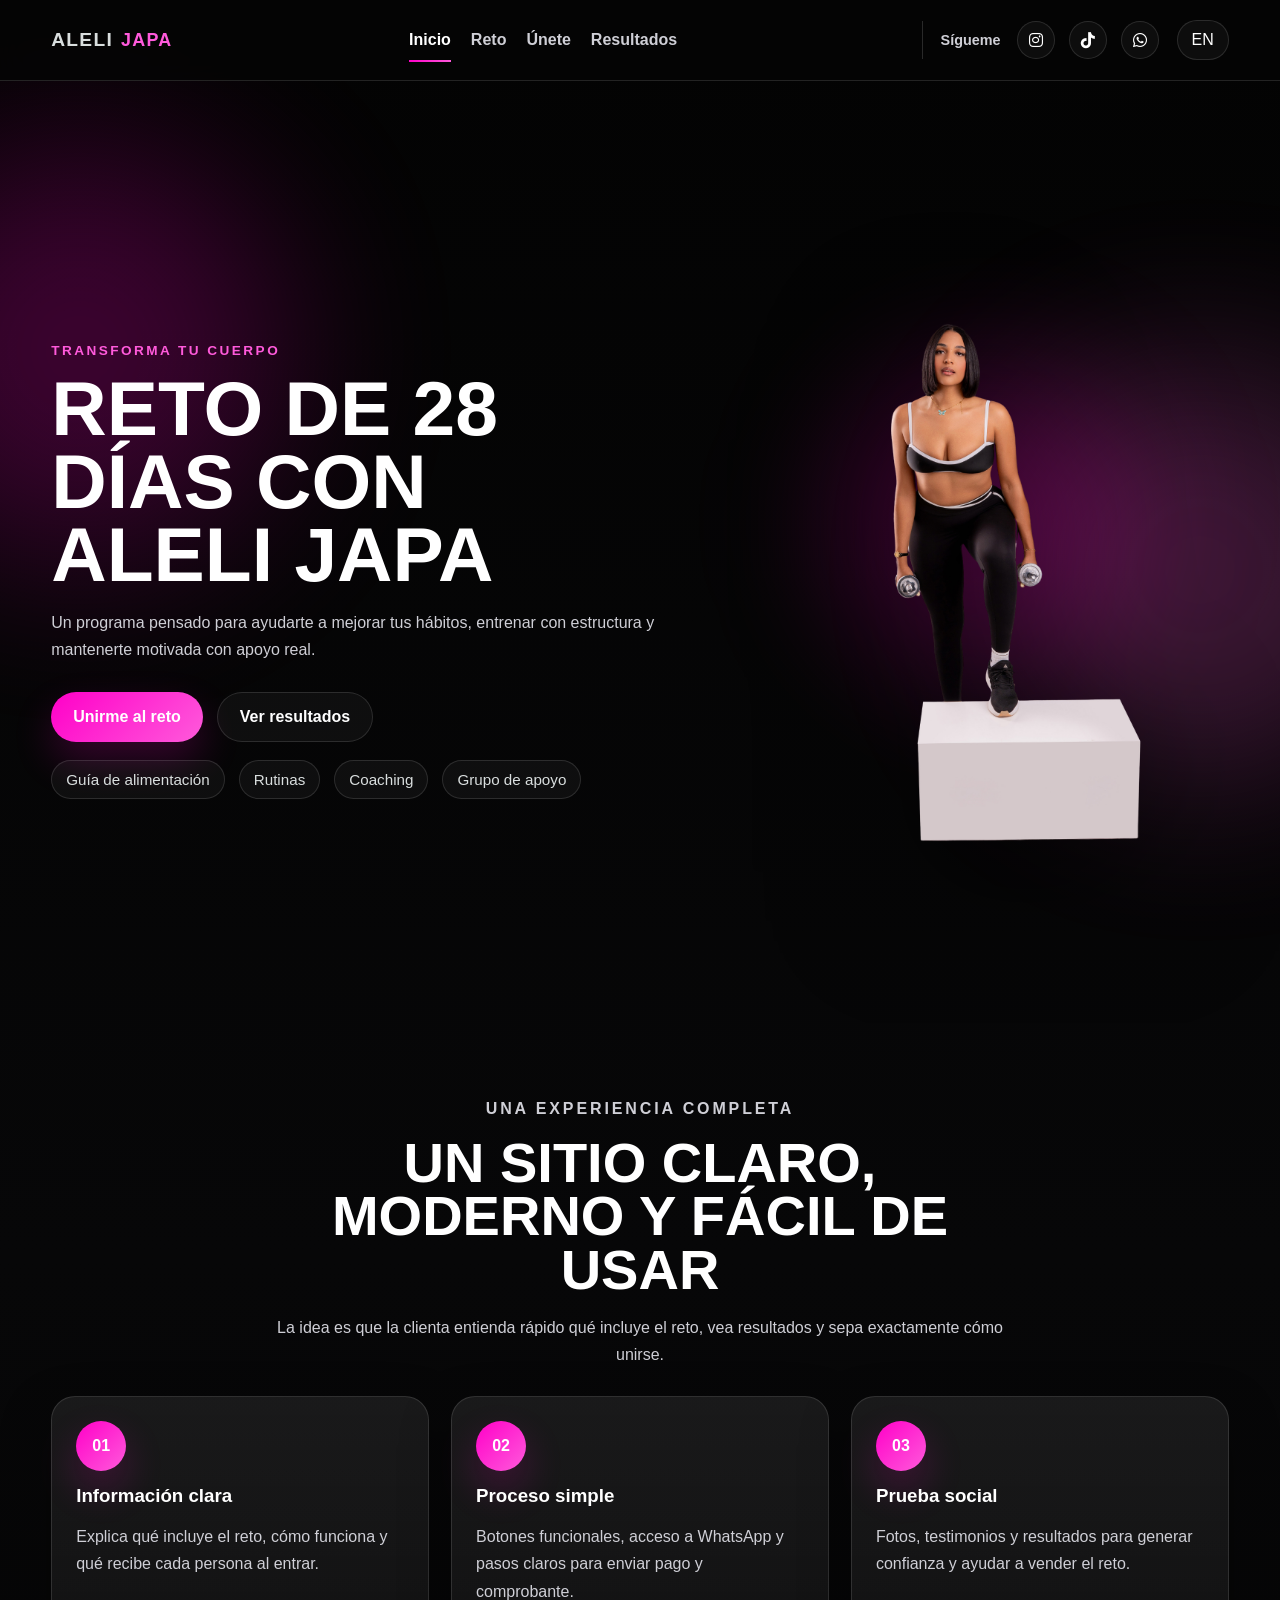
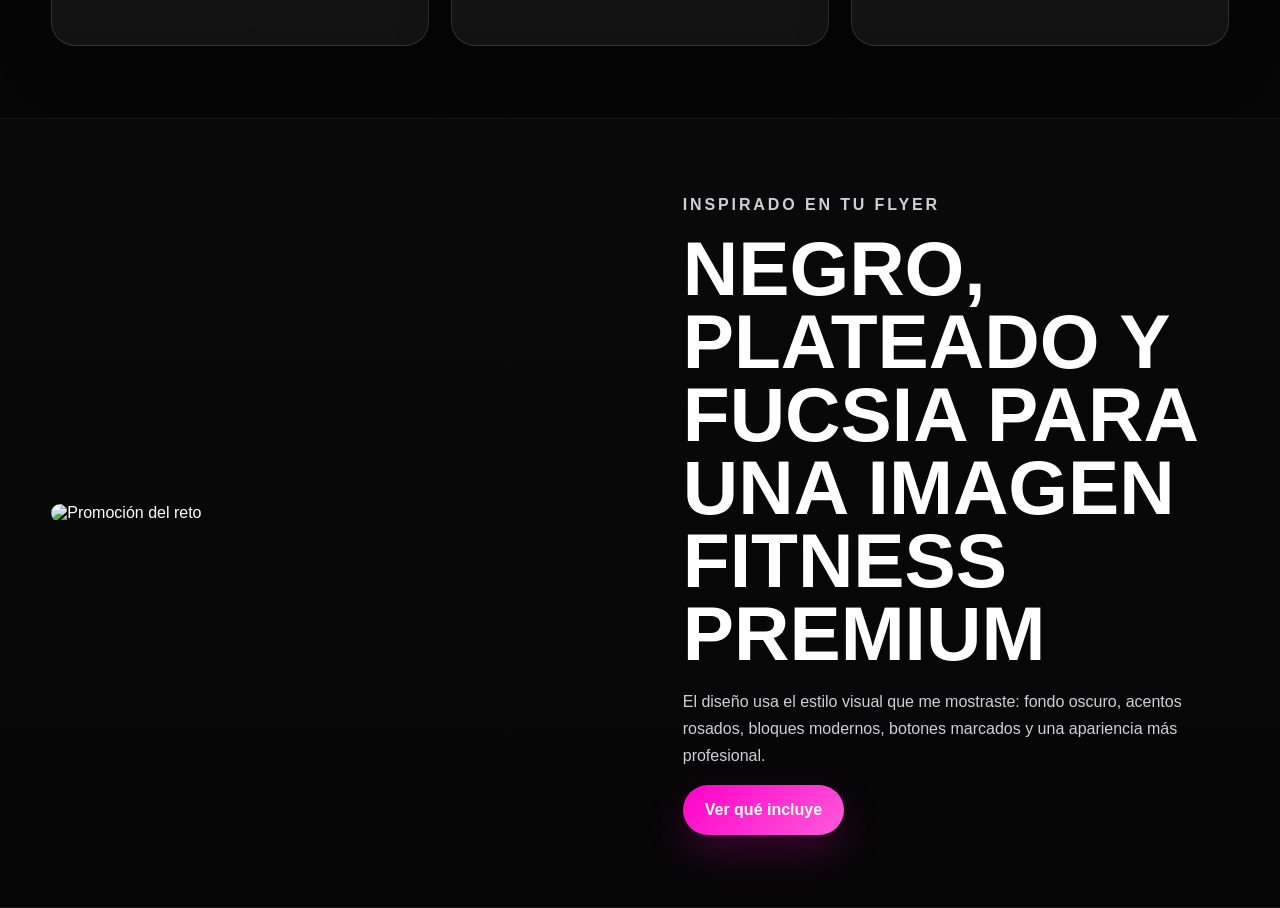
==== index.html @ 5278f479 "Update index.html" ====
<!DOCTYPE html>
<html lang="es">
<head>
  <meta charset="UTF-8" />
  <meta name="viewport" content="width=device-width, initial-scale=1.0" />
  <title>Aleli Japa | Inicio</title>
  <meta name="description" content="Reto de 28 días con Aleli Japa. Alimentación, entrenamiento, coaching y resultados reales." />
  <link rel="stylesheet" href="styles.css" />
  <link rel="stylesheet" href="https://cdnjs.cloudflare.com/ajax/libs/font-awesome/6.5.0/css/all.min.css" />
</head>
<body>
  <div class="bg-glow glow-left"></div>
  <div class="bg-glow glow-right"></div>

  <header class="site-header">
    <div class="container nav-wrap">
      <a href="index.html" class="logo">
        <span class="logo-main">ALELI</span>
        <span class="logo-accent">JAPA</span>
      </a>

      <button class="menu-btn" id="menuBtn" aria-label="Abrir menú">☰</button>

      <nav class="nav" id="mainNav">
        <a href="index.html" class="active" data-es="Inicio" data-en="Home">Inicio</a>
        <a href="reto.html" data-es="Reto" data-en="Challenge">Reto</a>
        <a href="unete.html" data-es="Únete" data-en="Join">Únete</a>
        <a href="resultados.html" data-es="Resultados" data-en="Results">Resultados</a>
      </nav>

      <div class="header-right">
        <div class="social-nav">
          <span class="social-label" data-es="Sígueme" data-en="Follow">Sígueme</span>

          <a href="https://www.instagram.com/aleli_japa?igsh=MzVoYW9jbWE4cDA0" target="_blank" rel="noopener" aria-label="Instagram">
            <i class="fab fa-instagram"></i>
          </a>

          <a href="https://www.tiktok.com/@aleli.japa?_r=1&_t=ZP-94rE6ko9frC" target="_blank" rel="noopener" aria-label="TikTok">
            <i class="fab fa-tiktok"></i>
          </a>

          <a href="https://wa.me/18492075776" target="_blank" rel="noopener" aria-label="WhatsApp">
            <i class="fab fa-whatsapp"></i>
          </a>
        </div>

        <button class="lang-btn" id="langBtn">EN</button>
      </div>
    </div>
  </header>

  <main>
    <section class="section page-top hero-section">
      <div class="container hero-grid">
        <div class="hero-copy reveal visible">
          <p class="eyebrow" data-es="Transforma tu cuerpo" data-en="Transform your body">Transforma tu cuerpo</p>
          <h1 data-es="Reto de 28 días con Aleli Japa" data-en="28-day challenge with Aleli Japa">Reto de 28 días con Aleli Japa</h1>
          <p class="lead" data-es="Un programa pensado para ayudarte a mejorar tus hábitos, entrenar con estructura y mantenerte motivada con apoyo real." data-en="A program designed to help you improve your habits, train with structure, and stay motivated with real support.">
            Un programa pensado para ayudarte a mejorar tus hábitos, entrenar con estructura y mantenerte motivada con apoyo real.
          </p>

          <div class="hero-cta">
            <a href="unete.html" class="btn btn-primary" data-es="Unirme al reto" data-en="Join the challenge">Unirme al reto</a>
            <a href="resultados.html" class="btn btn-outline" data-es="Ver resultados" data-en="See results">Ver resultados</a>
          </div>

          <div class="pill-row">
            <span class="pill" data-es="Guía de alimentación" data-en="Meal guide">Guía de alimentación</span>
            <span class="pill" data-es="Rutinas" data-en="Workouts">Rutinas</span>
            <span class="pill" data-es="Coaching" data-en="Coaching">Coaching</span>
            <span class="pill" data-es="Grupo de apoyo" data-en="Support group">Grupo de apoyo</span>
          </div>
        </div>

        <div class="hero-visual">
          <img src="images/alelijapa1.png" class="hero-person" alt="Aleli Fitness">

          <div class="hero-glow"></div>
        </div>
      </div>
    </section>

    <section class="section">
      <div class="container">
        <div class="section-heading reveal center-text visible">
          <p class="eyebrow" data-es="Una experiencia completa" data-en="A complete experience">Una experiencia completa</p>
          <h2 data-es="Un sitio claro, moderno y fácil de usar" data-en="A clear, modern, and easy-to-use website">Un sitio claro, moderno y fácil de usar</h2>
          <p data-es="La idea es que la clienta entienda rápido qué incluye el reto, vea resultados y sepa exactamente cómo unirse." data-en="The goal is for the customer to quickly understand what the challenge includes, see results, and know exactly how to join.">
            La idea es que la clienta entienda rápido qué incluye el reto, vea resultados y sepa exactamente cómo unirse.
          </p>
        </div>

        <div class="card-grid cols-3">
          <article class="info-card reveal visible">
            <div class="icon-bubble">01</div>
            <h3 data-es="Información clara" data-en="Clear information">Información clara</h3>
            <p data-es="Explica qué incluye el reto, cómo funciona y qué recibe cada persona al entrar." data-en="Explains what the challenge includes, how it works, and what each person gets when joining.">
              Explica qué incluye el reto, cómo funciona y qué recibe cada persona al entrar.
            </p>
          </article>

          <article class="info-card reveal delay-1 visible">
            <div class="icon-bubble">02</div>
            <h3 data-es="Proceso simple" data-en="Simple process">Proceso simple</h3>
            <p data-es="Botones funcionales, acceso a WhatsApp y pasos claros para enviar pago y comprobante." data-en="Working buttons, direct WhatsApp access, and clear steps for payment and proof.">
              Botones funcionales, acceso a WhatsApp y pasos claros para enviar pago y comprobante.
            </p>
          </article>

          <article class="info-card reveal delay-2 visible">
            <div class="icon-bubble">03</div>
            <h3 data-es="Prueba social" data-en="Social proof">Prueba social</h3>
            <p data-es="Fotos, testimonios y resultados para generar confianza y ayudar a vender el reto." data-en="Photos, testimonials, and results to build trust and help sell the challenge.">
              Fotos, testimonios y resultados para generar confianza y ayudar a vender el reto.
            </p>
          </article>
        </div>
      </div>
    </section>

    <section class="section band-section">
      <div class="container split-feature">
        <div class="feature-image reveal visible">
          <img src="images/reto-flyer.jpg" alt="Promoción del reto" class="zoomable rounded-img" />
        </div>

        <div class="feature-copy reveal delay-1 visible">
          <p class="eyebrow" data-es="Inspirado en tu flyer" data-en="Inspired by your flyer">Inspirado en tu flyer</p>
          <h2 data-es="Negro, plateado y fucsia para una imagen fitness premium" data-en="Black, silver, and fuchsia for a premium fitness look">Negro, plateado y fucsia para una imagen fitness premium</h2>
          <p data-es="El diseño usa el estilo visual que me mostraste: fondo oscuro, acentos rosados, bloques modernos, botones marcados y una apariencia más profesional." data-en="The design uses the visual style you showed me: dark background, pink accents, modern sections, strong buttons, and a more professional look.">
            El diseño usa el estilo visual que me mostraste: fondo oscuro, acentos rosados, bloques modernos, botones marcados y una apariencia más profesional.
          </p>
          <a href="reto.html" class="btn btn-primary" data-es="Ver qué incluye" data-en="See what is included">Ver qué incluye</a>
        </div>
      </div>
    </section>
  </main>

  <div class="lightbox" id="lightbox">
    <button class="lightbox-close" id="lightboxClose" aria-label="Cerrar imagen">×</button>
    <img id="lightboxImg" src="" alt="Vista ampliada" />
  </div>

  <script src="script.js"></script>
</body>
</html>
---- styles.css ----
:root {
  --bg: #050505;
  --bg-soft: #0d0d0f;
  --panel: rgba(255, 255, 255, 0.05);
  --panel-strong: rgba(255, 255, 255, 0.08);
  --border: rgba(255, 255, 255, 0.12);
  --text: #ffffff;
  --muted: #cfcfd6;
  --pink: #ff00c8;
  --pink-soft: #ff5adb;
  --silver: #d9dede;
  --shadow: 0 20px 50px rgba(0, 0, 0, 0.35);
  --shadow-pink: 0 18px 40px rgba(255, 0, 200, 0.2);
  --radius: 24px;
  --max: 1180px;
}

* {
  box-sizing: border-box;
}

html {
  scroll-behavior: smooth;
}

body {
  margin: 0;
  font-family: Arial, Helvetica, sans-serif;
  color: var(--text);
  background: linear-gradient(180deg, #030303 0%, #070708 50%, #040404 100%);
  position: relative;
  overflow-x: hidden;
}

body,
p,
h1,
h2,
h3,
h4,
h5,
h6,
span,
li,
a {
  color: var(--text);
}

img {
  max-width: 100%;
  display: block;
}

a {
  text-decoration: none;
  color: inherit;
}

button {
  font: inherit;
}

.bg-glow {
  position: fixed;
  width: 420px;
  height: 420px;
  border-radius: 50%;
  filter: blur(90px);
  opacity: 0.22;
  pointer-events: none;
  z-index: 0;
}

.glow-left {
  background: var(--pink);
  left: -130px;
  top: 140px;
}

.glow-right {
  background: var(--pink-soft);
  right: -130px;
  bottom: 120px;
}

.container {
  width: min(92%, var(--max));
  margin: 0 auto;
  position: relative;
  z-index: 2;
}

.site-header {
  position: sticky;
  top: 0;
  z-index: 1000;
  backdrop-filter: blur(14px);
  background: rgba(5, 5, 5, 0.85);
  border-bottom: 1px solid var(--border);
}

.nav-wrap {
  display: flex;
  align-items: center;
  justify-content: space-between;
  gap: 20px;
  min-height: 80px;
}

.logo {
  display: flex;
  align-items: baseline;
  gap: 8px;
  font-weight: 900;
  letter-spacing: 0.08em;
  flex-shrink: 0;
}

.logo-main {
  color: var(--silver);
  font-size: 1.2rem;
}

.logo-accent {
  color: var(--pink-soft);
  font-size: 1.12rem;
}

.nav {
  display: flex;
  align-items: center;
  gap: 20px;
}

.nav a {
  color: var(--muted);
  font-weight: 700;
  transition: 0.25s ease;
  position: relative;
  padding: 6px 0;
}

.nav a:hover,
.nav a.active {
  color: var(--text);
}

.nav a.active::after,
.nav a:hover::after {
  content: "";
  position: absolute;
  left: 0;
  bottom: -7px;
  width: 100%;
  height: 2px;
  background: linear-gradient(90deg, var(--pink), var(--pink-soft));
}

.header-right {
  display: flex;
  align-items: center;
  gap: 18px;
}

.social-nav {
  display: flex;
  align-items: center;
  gap: 14px;
  padding-left: 18px;
  margin-left: 8px;
  border-left: 1px solid rgba(255, 255, 255, 0.15);
}

.social-label {
  font-size: 0.9rem;
  color: var(--muted);
  font-weight: 700;
  margin-right: 2px;
}

.social-nav a {
  display: inline-flex;
  align-items: center;
  justify-content: center;
  width: 38px;
  height: 38px;
  border-radius: 50%;
  color: var(--text);
  background: rgba(255, 255, 255, 0.04);
  border: 1px solid var(--border);
  transition: 0.25s ease;
  font-size: 1rem;
}

.social-nav a:hover {
  transform: translateY(-2px);
  background: rgba(255, 255, 255, 0.08);
  color: var(--pink-soft);
  box-shadow: var(--shadow-pink);
}

.menu-btn,
.lang-btn {
  border: 1px solid var(--border);
  background: rgba(255, 255, 255, 0.04);
  color: var(--text);
  border-radius: 999px;
  padding: 10px 14px;
  cursor: pointer;
  transition: 0.25s ease;
}

.menu-btn:hover,
.lang-btn:hover {
  background: rgba(255, 255, 255, 0.08);
}

.menu-btn {
  display: none;
  font-size: 1.2rem;
}

.section {
  padding: 72px 0;
  position: relative;
  z-index: 2;
}

.page-top {
  padding-top: 110px;
}

.hero-grid,
.split-feature,
.join-layout,
.payment-grid {
  display: grid;
  grid-template-columns: 1.05fr 0.95fr;
  gap: 28px;
  align-items: center;
}

.hero-copy,
.section-heading,
.feature-copy,
.feature-image,
.join-layout > *,
.payment-grid > * {
  position: relative;
  z-index: 2;
}

.hero-copy {
  z-index: 3;
}

.hero-copy h1,
.section-heading h1,
.section-heading h2,
.feature-copy h2,
.pricing-card h1 {
  font-size: clamp(2.3rem, 6vw, 4.8rem);
  line-height: 0.95;
  margin: 0 0 18px;
  text-transform: uppercase;
  color: var(--text);
}

.section-heading h2 {
  font-size: clamp(2rem, 5vw, 3.5rem);
}

.eyebrow {
  color: var(--pink-soft);
  font-size: 0.85rem;
  text-transform: uppercase;
  letter-spacing: 0.18em;
  font-weight: 800;
  margin: 0 0 14px;
}

.lead,
.section-heading p,
.feature-copy p,
.info-card p,
.feature-card p,
.pricing-card p,
.step-card p,
.payment-box p,
.testimonial-card p {
  color: var(--muted);
  line-height: 1.7;
  font-size: 1rem;
}

.hero-cta,
.pill-row,
.join-buttons {
  display: flex;
  flex-wrap: wrap;
  gap: 14px;
}

.hero-cta {
  margin: 28px 0 18px;
}

.pill-row {
  margin-top: 12px;
}

.pill {
  padding: 10px 14px;
  border-radius: 999px;
  background: rgba(255, 255, 255, 0.04);
  border: 1px solid var(--border);
  color: var(--silver);
  font-size: 0.95rem;
}

.btn {
  display: inline-flex;
  align-items: center;
  justify-content: center;
  min-height: 50px;
  padding: 0 22px;
  border-radius: 999px;
  font-weight: 800;
  transition: transform 0.2s ease, opacity 0.2s ease, background 0.25s ease;
}

.btn:hover {
  transform: translateY(-2px);
}

.btn-primary {
  color: white;
  background: linear-gradient(135deg, var(--pink), var(--pink-soft));
  box-shadow: var(--shadow-pink);
}

.btn-outline {
  border: 1px solid var(--border);
  background: rgba(255, 255, 255, 0.04);
  color: var(--text);
}

/* UPDATED HERO */
.hero-section {
  overflow: hidden;
}

.hero-visual {
  position: relative;
  min-height: 760px;
  display: flex;
  align-items: flex-end;
  justify-content: center;
  z-index: 1;
}

.hero-glow {
  position: absolute;
  width: 420px;
  height: 420px;
  right: 30px;
  top: 120px;
  border-radius: 50%;
  background: radial-gradient(
    circle,
    rgba(255, 0, 200, 0.42) 0%,
    rgba(255, 0, 200, 0.18) 35%,
    transparent 72%
  );
  filter: blur(55px);
  z-index: 1;
  pointer-events: none;
}

.hero-person {
  position: absolute;
  bottom: 0;
  right: 0;
  max-height: 760px;
  width: auto;
  object-fit: contain;
  z-index: 2;
  filter: drop-shadow(0 34px 70px rgba(0, 0, 0, 0.55));
}

.hero-visual-content {
  position: absolute;
  right: 18px;
  bottom: 34px;
  z-index: 2;
  text-align: right;
  pointer-events: none;
}

.hero-visual-content h2 {
  margin: 0;
  font-size: clamp(3.6rem, 8vw, 6.4rem);
  line-height: 0.88;
  font-weight: 900;
  color: rgba(255, 255, 255, 0.16);
  letter-spacing: 0.04em;
  text-transform: uppercase;
}

/* hide old hero flyer styles */
.hero-card,
.hero-card-badge {
  display: none;
}

.info-card,
.feature-card,
.pricing-card,
.steps-panel,
.payment-box,
.testimonial-card,
.support-box {
  border: 1px solid var(--border);
  background: linear-gradient(180deg, var(--panel-strong), var(--panel));
  border-radius: var(--radius);
  box-shadow: var(--shadow);
}

.rounded-img,
.qr-display,
.gallery img {
  border-radius: 18px;
}

.section-heading {
  margin-bottom: 28px;
  max-width: 760px;
}

.center-text {
  text-align: center;
  margin-left: auto;
  margin-right: auto;
}

.narrow {
  max-width: 820px;
}

.card-grid {
  display: grid;
  gap: 22px;
}

.cols-3 {
  grid-template-columns: repeat(3, 1fr);
}

.info-card,
.feature-card,
.testimonial-card,
.pricing-card,
.steps-panel,
.payment-box {
  padding: 24px;
}

.icon-bubble {
  width: 50px;
  height: 50px;
  border-radius: 50%;
  display: grid;
  place-items: center;
  font-weight: 900;
  margin-bottom: 14px;
  background: linear-gradient(135deg, var(--pink), var(--pink-soft));
  box-shadow: var(--shadow-pink);
}

.info-card h3,
.feature-card h3,
.step-card h3,
.payment-box h3,
.testimonial-card strong,
.steps-panel h2 {
  margin: 0 0 12px;
  color: var(--text);
}

.band-section {
  background: linear-gradient(180deg, rgba(255,255,255,0.02), rgba(255,255,255,0.01));
  border-top: 1px solid rgba(255,255,255,0.05);
  border-bottom: 1px solid rgba(255,255,255,0.05);
}

.feature-image img {
  width: 100%;
  object-fit: cover;
}

.support-box {
  min-height: 320px;
  display: grid;
  gap: 14px;
  align-content: center;
  padding: 26px;
}

.support-chip {
  background: rgba(255, 255, 255, 0.05);
  border: 1px solid var(--border);
  border-radius: 18px;
  padding: 16px 18px;
  font-weight: 800;
  color: var(--silver);
}

.pricing-card h1 span {
  color: var(--pink-soft);
}

.steps-panel {
  display: grid;
  gap: 14px;
}

.step-card {
  display: grid;
  grid-template-columns: 54px 1fr;
  gap: 14px;
  align-items: start;
  padding: 16px;
  border-radius: 18px;
  background: rgba(255,255,255,0.03);
  border: 1px solid var(--border);
}

.step-card span {
  width: 54px;
  height: 54px;
  border-radius: 50%;
  display: grid;
  place-items: center;
  font-weight: 900;
  background: linear-gradient(135deg, var(--pink), var(--pink-soft));
  box-shadow: var(--shadow-pink);
}

.clean-list {
  padding-left: 18px;
  color: var(--silver);
  line-height: 2;
}

.small-note {
  font-size: 0.92rem;
}

.qr-display {
  max-width: 260px;
  width: 100%;
  cursor: zoom-in;
  border: 1px solid var(--border);
}

.gallery {
  display: grid;
  grid-template-columns: repeat(3, 1fr);
  gap: 18px;
  margin-bottom: 28px;
}

.gallery img {
  width: 100%;
  aspect-ratio: 4 / 5;
  object-fit: cover;
  cursor: zoom-in;
  border: 1px solid var(--border);
  transition: transform 0.25s ease;
}

.gallery img:hover,
.zoomable:hover {
  transform: scale(1.02);
}

.testimonial-grid {
  margin-top: 12px;
}

.lightbox {
  position: fixed;
  inset: 0;
  background: rgba(0, 0, 0, 0.92);
  display: none;
  align-items: center;
  justify-content: center;
  padding: 20px;
  z-index: 9999;
}

.lightbox.show {
  display: flex;
}

.lightbox img {
  max-width: 90vw;
  max-height: 86vh;
  border-radius: 18px;
}

.lightbox-close {
  position: absolute;
  right: 24px;
  top: 20px;
  border: none;
  background: transparent;
  color: white;
  font-size: 2.8rem;
  cursor: pointer;
}

.reveal {
  opacity: 1;
  transform: translateY(0);
  transition: opacity 0.7s ease, transform 0.7s ease;
}

.reveal.visible {
  opacity: 1;
  transform: translateY(0);
}

.delay-1 {
  transition-delay: 0.12s;
}

.delay-2 {
  transition-delay: 0.22s;
}

@media (max-width: 980px) {
  .nav {
    position: absolute;
    left: 4%;
    right: 4%;
    top: 78px;
    display: none;
    flex-direction: column;
    align-items: flex-start;
    padding: 18px;
    border-radius: 20px;
    border: 1px solid var(--border);
    background: rgba(10, 10, 12, 0.96);
    box-shadow: var(--shadow);
    z-index: 999;
  }

  .nav.open {
    display: flex;
  }

  .menu-btn {
    display: inline-flex;
    align-items: center;
    justify-content: center;
  }

  .hero-grid,
  .split-feature,
  .join-layout,
  .payment-grid,
  .cols-3,
  .gallery {
    grid-template-columns: 1fr;
  }

  .hero-visual {
    min-height: 520px;
    margin-top: 10px;
  }

  .hero-person {
    position: relative;
    right: auto;
    max-height: 520px;
    margin: 0 auto;
  }

  .hero-glow {
    left: 50%;
    right: auto;
    top: 80px;
    transform: translateX(-50%);
    width: 320px;
    height: 320px;
  }

  .hero-visual-content {
    right: 10px;
    bottom: 10px;
  }

  .nav-wrap {
    min-height: 74px;
  }

  .header-right {
    gap: 10px;
  }

  .social-nav {
    padding-left: 0;
    margin-left: 0;
    border-left: none;
    gap: 10px;
  }

  .social-label {
    display: none;
  }

  .reverse-mobile .feature-copy {
    order: 2;
  }

  .reverse-mobile .feature-image {
    order: 1;
  }
}

@media (max-width: 640px) {
  .section,
  .page-top {
    padding: 56px 0;
  }

  .hero-copy h1,
  .section-heading h1,
  .section-heading h2,
  .feature-copy h2,
  .pricing-card h1 {
    line-height: 1.02;
  }

  .hero-visual {
    min-height: 420px;
  }

  .hero-person {
    max-height: 420px;
  }

  .hero-visual-content h2 {
    font-size: 3.4rem;
  }

  .btn {
    width: 100%;
  }

  .hero-cta,
  .join-buttons {
    flex-direction: column;
  }

  .step-card {
    grid-template-columns: 1fr;
  }

  .social-nav a {
    width: 34px;
    height: 34px;
  }
}
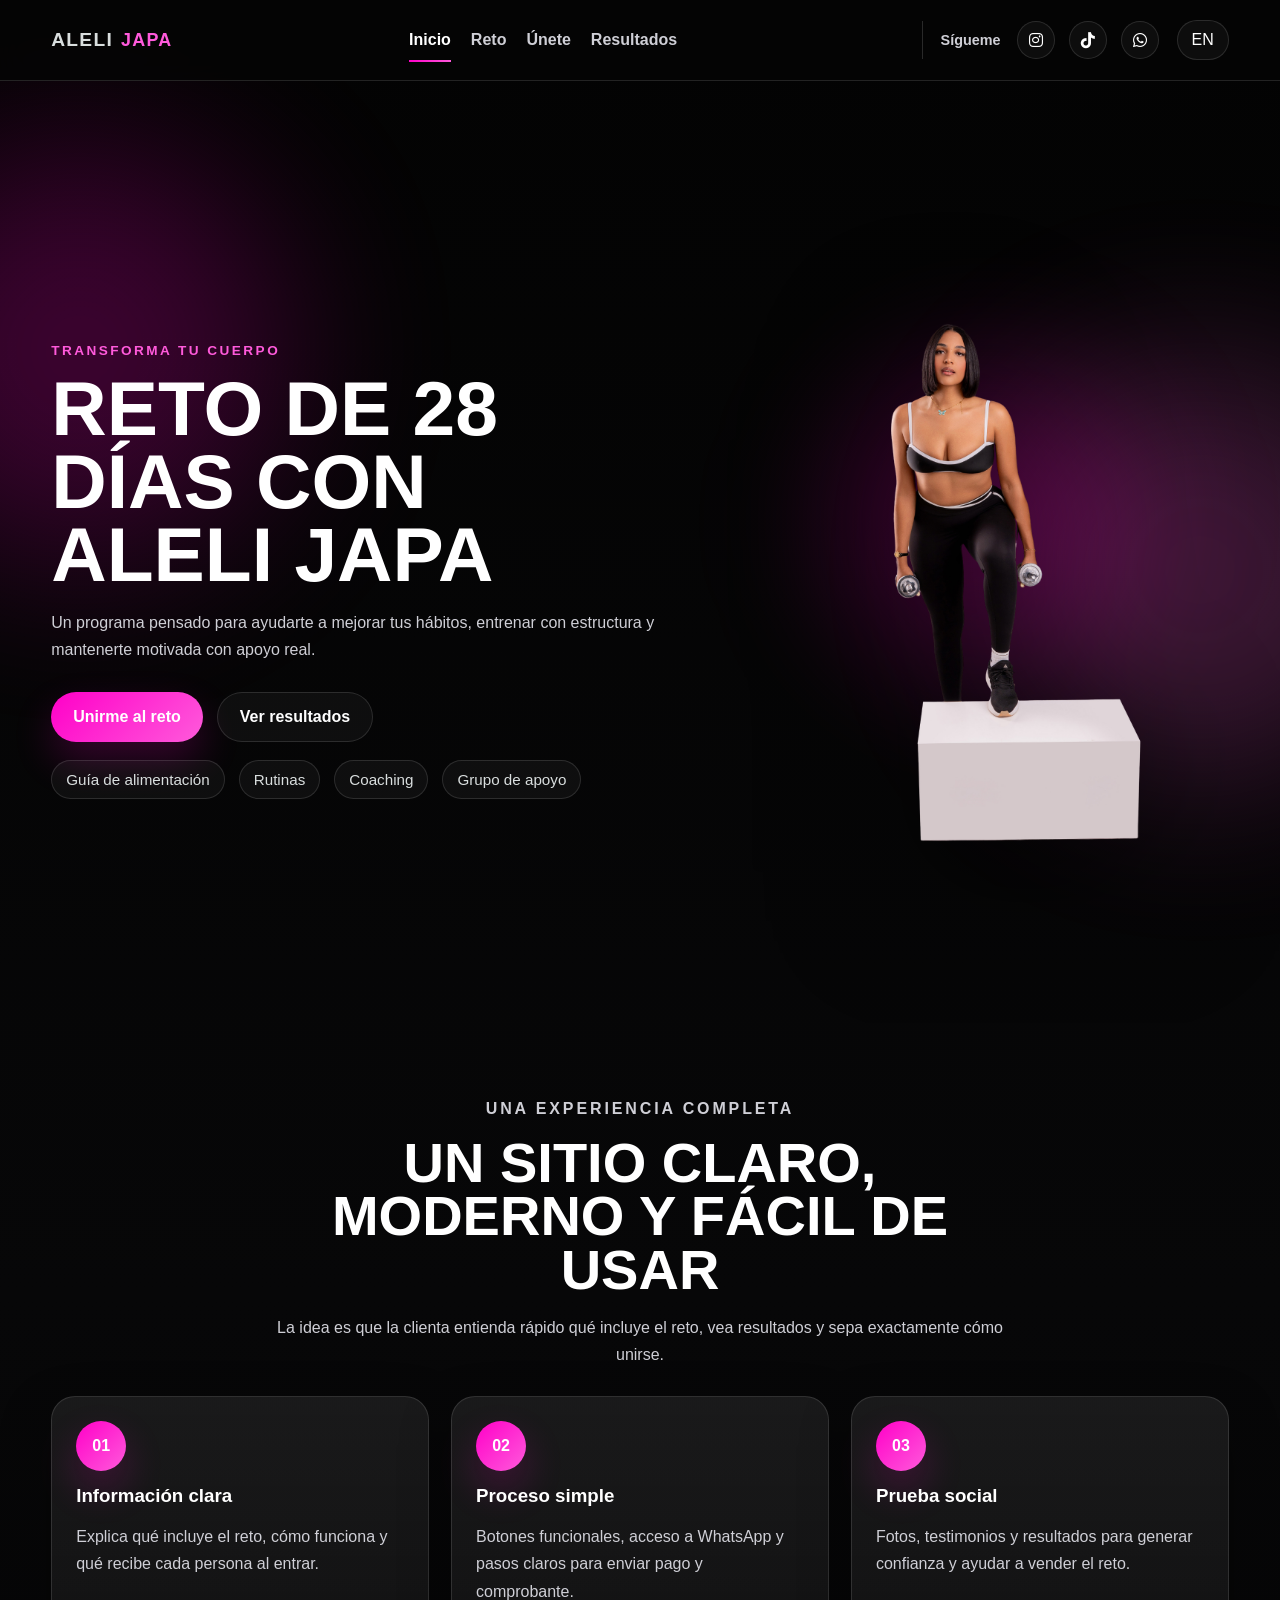
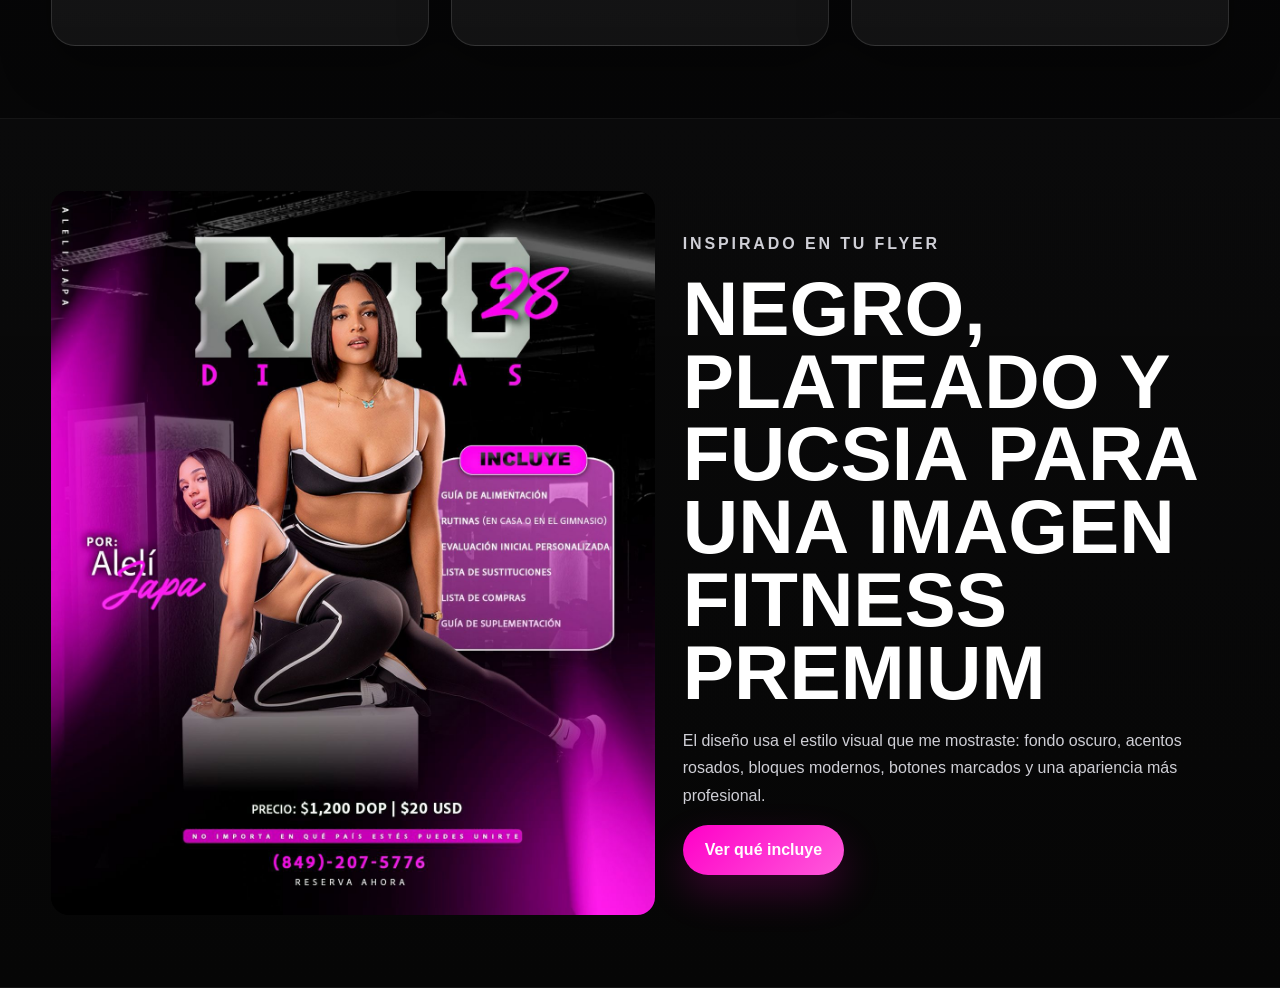
==== commit 3d32f1f4: "Update index.html" ====
--- a/index.html
+++ b/index.html
@@ -122,7 +122,7 @@
     <section class="section band-section">
       <div class="container split-feature">
         <div class="feature-image reveal visible">
-          <img src="images/reto-flyer.jpg" alt="Promoción del reto" class="zoomable rounded-img" />
+          <img src="images/reto.jpeg" alt="Promoción del reto" class="zoomable rounded-img" />
         </div>
 
         <div class="feature-copy reveal delay-1 visible">
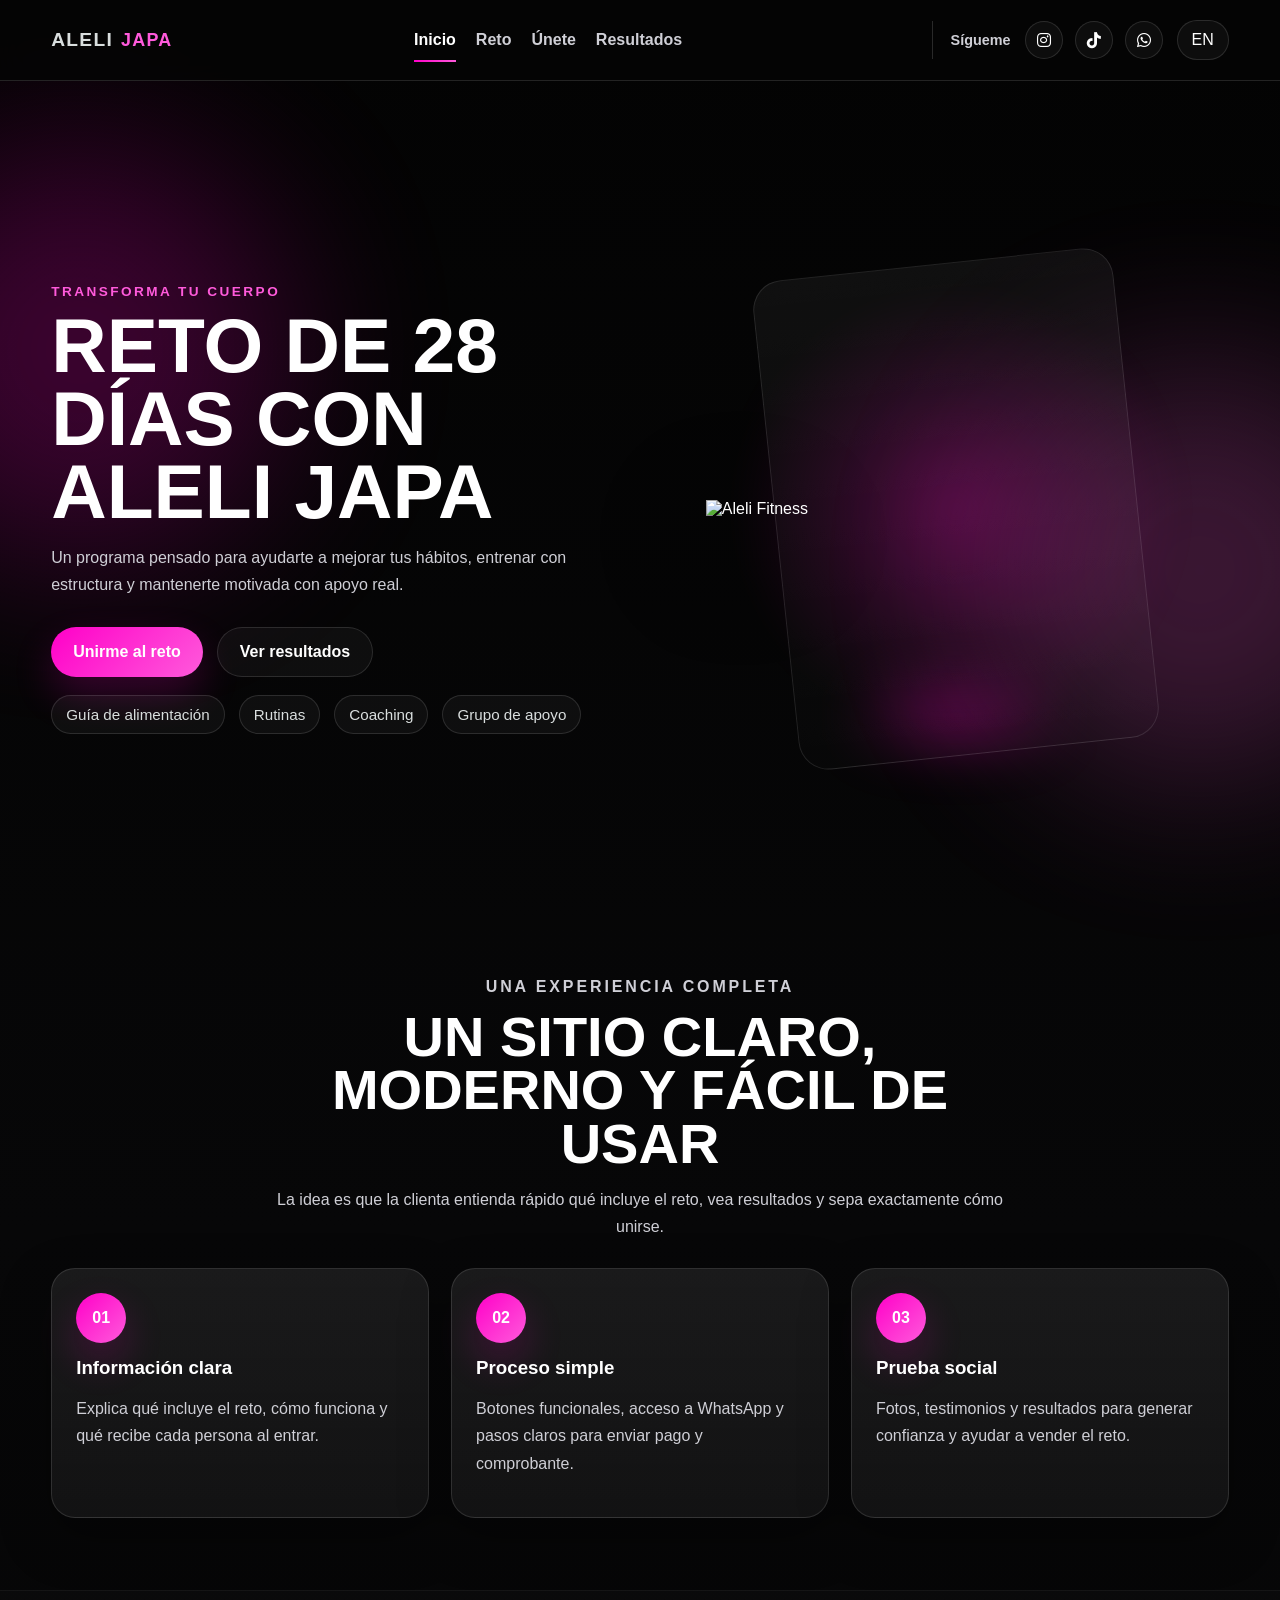
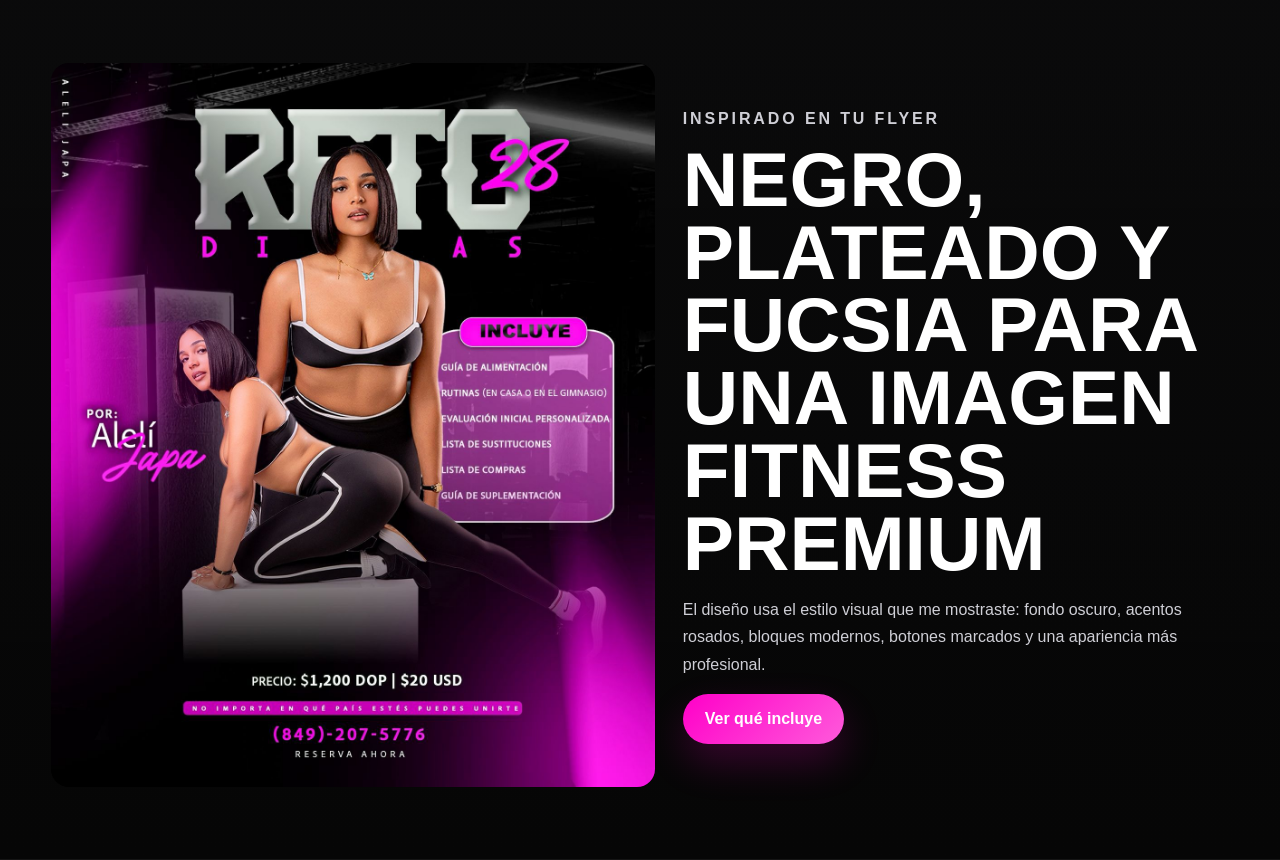
==== commit e126cf5a: "Update index.html" ====
--- a/index.html
+++ b/index.html
@@ -74,7 +74,7 @@
         </div>
 
         <div class="hero-visual">
-          <img src="images/alelijapa1.png" class="hero-person" alt="Aleli Fitness">
+          <img src="images/alelijapa3.png" class="hero-person" alt="Aleli Fitness">
 
           <div class="hero-glow"></div>
         </div>
--- a/styles.css
+++ b/styles.css
@@ -159,16 +159,20 @@
 .header-right {
   display: flex;
   align-items: center;
-  gap: 18px;
+  gap: 14px;
+  flex-shrink: 1;
+  min-width: 0;
 }
 
 .social-nav {
   display: flex;
   align-items: center;
-  gap: 14px;
+  gap: 12px;
   padding-left: 18px;
   margin-left: 8px;
   border-left: 1px solid rgba(255, 255, 255, 0.15);
+  flex-wrap: nowrap;
+  min-width: 0;
 }
 
 .social-label {
@@ -176,6 +180,7 @@
   color: var(--muted);
   font-weight: 700;
   margin-right: 2px;
+  white-space: nowrap;
 }
 
 .social-nav a {
@@ -190,6 +195,7 @@
   border: 1px solid var(--border);
   transition: 0.25s ease;
   font-size: 1rem;
+  flex-shrink: 0;
 }
 
 .social-nav a:hover {
@@ -220,6 +226,12 @@
   font-size: 1.2rem;
 }
 
+.lang-btn {
+  min-width: 50px;
+  white-space: nowrap;
+  flex-shrink: 0;
+}
+
 .section {
   padding: 72px 0;
   position: relative;
@@ -227,7 +239,7 @@
 }
 
 .page-top {
-  padding-top: 110px;
+  padding-top: 92px;
 }
 
 .hero-grid,
@@ -252,6 +264,17 @@
 
 .hero-copy {
   z-index: 3;
+  max-width: 620px;
+}
+
+.hero-copy,
+.section-heading,
+.feature-copy,
+.feature-image,
+.join-layout > *,
+.payment-grid > * {
+  position: relative;
+  z-index: 2;
 }
 
 .hero-copy h1,
@@ -261,7 +284,7 @@
 .pricing-card h1 {
   font-size: clamp(2.3rem, 6vw, 4.8rem);
   line-height: 0.95;
-  margin: 0 0 18px;
+  margin: 0 0 16px;
   text-transform: uppercase;
   color: var(--text);
 }
@@ -276,7 +299,7 @@
   text-transform: uppercase;
   letter-spacing: 0.18em;
   font-weight: 800;
-  margin: 0 0 14px;
+  margin: 0 0 10px;
 }
 
 .lead,
@@ -293,6 +316,11 @@
   font-size: 1rem;
 }
 
+.hero-copy .lead {
+  max-width: 560px;
+  margin-top: 0;
+}
+
 .hero-cta,
 .pill-row,
 .join-buttons {
@@ -345,47 +373,103 @@
   color: var(--text);
 }
 
-/* UPDATED HERO */
+/* HERO */
 .hero-section {
   overflow: hidden;
+  min-height: calc(100vh - 80px);
+  display: flex;
+  align-items: center;
+  padding-bottom: 56px;
 }
 
 .hero-visual {
   position: relative;
-  min-height: 760px;
+  min-height: 560px;
   display: flex;
-  align-items: flex-end;
+  align-items: center;
   justify-content: center;
   z-index: 1;
 }
 
-.hero-glow {
+.hero-visual::before {
+  content: "";
   position: absolute;
-  width: 420px;
-  height: 420px;
-  right: 30px;
-  top: 120px;
+  width: 430px;
+  height: 430px;
   border-radius: 50%;
   background: radial-gradient(
     circle,
-    rgba(255, 0, 200, 0.42) 0%,
-    rgba(255, 0, 200, 0.18) 35%,
-    transparent 72%
+    rgba(255, 0, 200, 0.28) 0%,
+    rgba(255, 0, 200, 0.1) 42%,
+    transparent 74%
   );
-  filter: blur(55px);
+  filter: blur(18px);
   z-index: 1;
   pointer-events: none;
 }
 
+.hero-visual::after {
+  content: "";
+  position: absolute;
+  width: 360px;
+  height: 490px;
+  border-radius: 30px;
+  border: 1px solid rgba(255, 255, 255, 0.1);
+  background: linear-gradient(
+    180deg,
+    rgba(255, 255, 255, 0.05),
+    rgba(255, 255, 255, 0.01)
+  );
+  transform: rotate(-6deg);
+  z-index: 1;
+  pointer-events: none;
+}
+
+.hero-glow {
+  position: absolute;
+  width: 300px;
+  height: 70px;
+  bottom: 38px;
+  left: 50%;
+  transform: translateX(-50%);
+  border-radius: 50%;
+  background: radial-gradient(
+    circle,
+    rgba(255, 0, 200, 0.3) 0%,
+    rgba(255, 0, 200, 0.12) 48%,
+    transparent 76%
+  );
+  filter: blur(26px);
+  z-index: 0;
+  pointer-events: none;
+}
+
 .hero-person {
-  position: absolute;
-  bottom: 0;
-  right: 0;
-  max-height: 760px;
-  width: auto;
+  position: relative;
+  z-index: 3;
+  width: 100%;
+  max-width: 500px;
+  height: auto;
   object-fit: contain;
-  z-index: 2;
-  filter: drop-shadow(0 34px 70px rgba(0, 0, 0, 0.55));
+  filter: drop-shadow(0 30px 60px rgba(0, 0, 0, 0.5));
+  animation: heroFloat 5s ease-in-out infinite;
+  transition: transform 0.35s ease;
+}
+
+.hero-person:hover {
+  transform: scale(1.03);
+}
+
+@keyframes heroFloat {
+  0% {
+    transform: translateY(0px);
+  }
+  50% {
+    transform: translateY(-10px);
+  }
+  100% {
+    transform: translateY(0px);
+  }
 }
 
 .hero-visual-content {
@@ -664,9 +748,9 @@
     display: inline-flex;
     align-items: center;
     justify-content: center;
-  }
-
-  .hero-grid,
+    flex-shrink: 0;
+  }
+
   .split-feature,
   .join-layout,
   .payment-grid,
@@ -675,25 +759,43 @@
     grid-template-columns: 1fr;
   }
 
+  .hero-section {
+    min-height: auto;
+    padding-bottom: 42px;
+  }
+
+  .hero-grid {
+    grid-template-columns: 1.12fr 0.88fr;
+    gap: 18px;
+    align-items: center;
+  }
+
   .hero-visual {
-    min-height: 520px;
-    margin-top: 10px;
+    min-height: 420px;
+    margin-top: 0;
+    justify-content: flex-end;
   }
 
   .hero-person {
-    position: relative;
-    right: auto;
-    max-height: 520px;
-    margin: 0 auto;
+    max-width: 360px;
+    margin-left: auto;
+    margin-right: 0;
   }
 
   .hero-glow {
-    left: 50%;
-    right: auto;
-    top: 80px;
-    transform: translateX(-50%);
-    width: 320px;
-    height: 320px;
+    width: 220px;
+    height: 56px;
+    bottom: 28px;
+  }
+
+  .hero-visual::before {
+    width: 300px;
+    height: 300px;
+  }
+
+  .hero-visual::after {
+    width: 260px;
+    height: 360px;
   }
 
   .hero-visual-content {
@@ -703,23 +805,36 @@
 
   .nav-wrap {
     min-height: 74px;
+    gap: 10px;
   }
 
   .header-right {
-    gap: 10px;
+    gap: 8px;
   }
 
   .social-nav {
     padding-left: 0;
     margin-left: 0;
     border-left: none;
-    gap: 10px;
+    gap: 8px;
   }
 
   .social-label {
     display: none;
   }
 
+  .social-nav a {
+    width: 34px;
+    height: 34px;
+    font-size: 0.92rem;
+  }
+
+  .lang-btn {
+    min-width: 42px;
+    padding: 8px 10px;
+    font-size: 0.8rem;
+  }
+
   .reverse-mobile .feature-copy {
     order: 2;
   }
@@ -730,9 +845,22 @@
 }
 
 @media (max-width: 640px) {
-  .section,
+  .section {
+    padding: 56px 0;
+  }
+
   .page-top {
-    padding: 56px 0;
+    padding-top: 84px;
+  }
+
+  .hero-section {
+    padding-bottom: 34px;
+  }
+
+  .hero-grid {
+    grid-template-columns: 1.16fr 0.84fr;
+    gap: 10px;
+    align-items: center;
   }
 
   .hero-copy h1,
@@ -743,12 +871,42 @@
     line-height: 1.02;
   }
 
+  .hero-copy h1 {
+    font-size: clamp(1.9rem, 7vw, 2.9rem);
+    margin-bottom: 12px;
+  }
+
+  .hero-copy .lead {
+    font-size: 0.92rem;
+    line-height: 1.6;
+  }
+
   .hero-visual {
-    min-height: 420px;
+    min-height: 290px;
+    align-items: center;
+    justify-content: flex-end;
   }
 
   .hero-person {
-    max-height: 420px;
+    max-width: 235px;
+  }
+
+  .hero-visual::before {
+    width: 210px;
+    height: 210px;
+    filter: blur(14px);
+  }
+
+  .hero-visual::after {
+    width: 185px;
+    height: 250px;
+    border-radius: 22px;
+  }
+
+  .hero-glow {
+    width: 150px;
+    height: 42px;
+    bottom: 20px;
   }
 
   .hero-visual-content h2 {
@@ -769,7 +927,92 @@
   }
 
   .social-nav a {
-    width: 34px;
+    width: 30px;
+    height: 30px;
+    font-size: 0.82rem;
+  }
+
+  .lang-btn {
+    min-width: 38px;
+    padding: 6px 8px;
+    font-size: 0.74rem;
+  }
+}
+
+@media (max-width: 480px) {
+  .container {
+    width: min(95%, var(--max));
+  }
+
+  .nav-wrap {
+    gap: 8px;
+  }
+
+  .logo-main {
+    font-size: 1rem;
+  }
+
+  .logo-accent {
+    font-size: 0.95rem;
+  }
+
+  .hero-grid {
+    grid-template-columns: 1.22fr 0.78fr;
+    gap: 8px;
+  }
+
+  .eyebrow {
+    font-size: 0.72rem;
+    letter-spacing: 0.14em;
+    margin-bottom: 8px;
+  }
+
+  .hero-copy h1 {
+    font-size: clamp(1.55rem, 7vw, 2.1rem);
+    line-height: 1.04;
+  }
+
+  .hero-copy .lead {
+    font-size: 0.84rem;
+  }
+
+  .hero-person {
+    max-width: 190px;
+  }
+
+  .hero-visual {
+    min-height: 240px;
+  }
+
+  .hero-visual::before {
+    width: 165px;
+    height: 165px;
+  }
+
+  .hero-visual::after {
+    width: 145px;
+    height: 205px;
+  }
+
+  .hero-glow {
+    width: 110px;
     height: 34px;
-  }
-}
+    bottom: 16px;
+  }
+
+  .social-nav {
+    gap: 6px;
+  }
+
+  .social-nav a {
+    width: 28px;
+    height: 28px;
+    font-size: 0.76rem;
+  }
+
+  .lang-btn {
+    min-width: 36px;
+    padding: 6px 7px;
+    font-size: 0.7rem;
+  }
+}
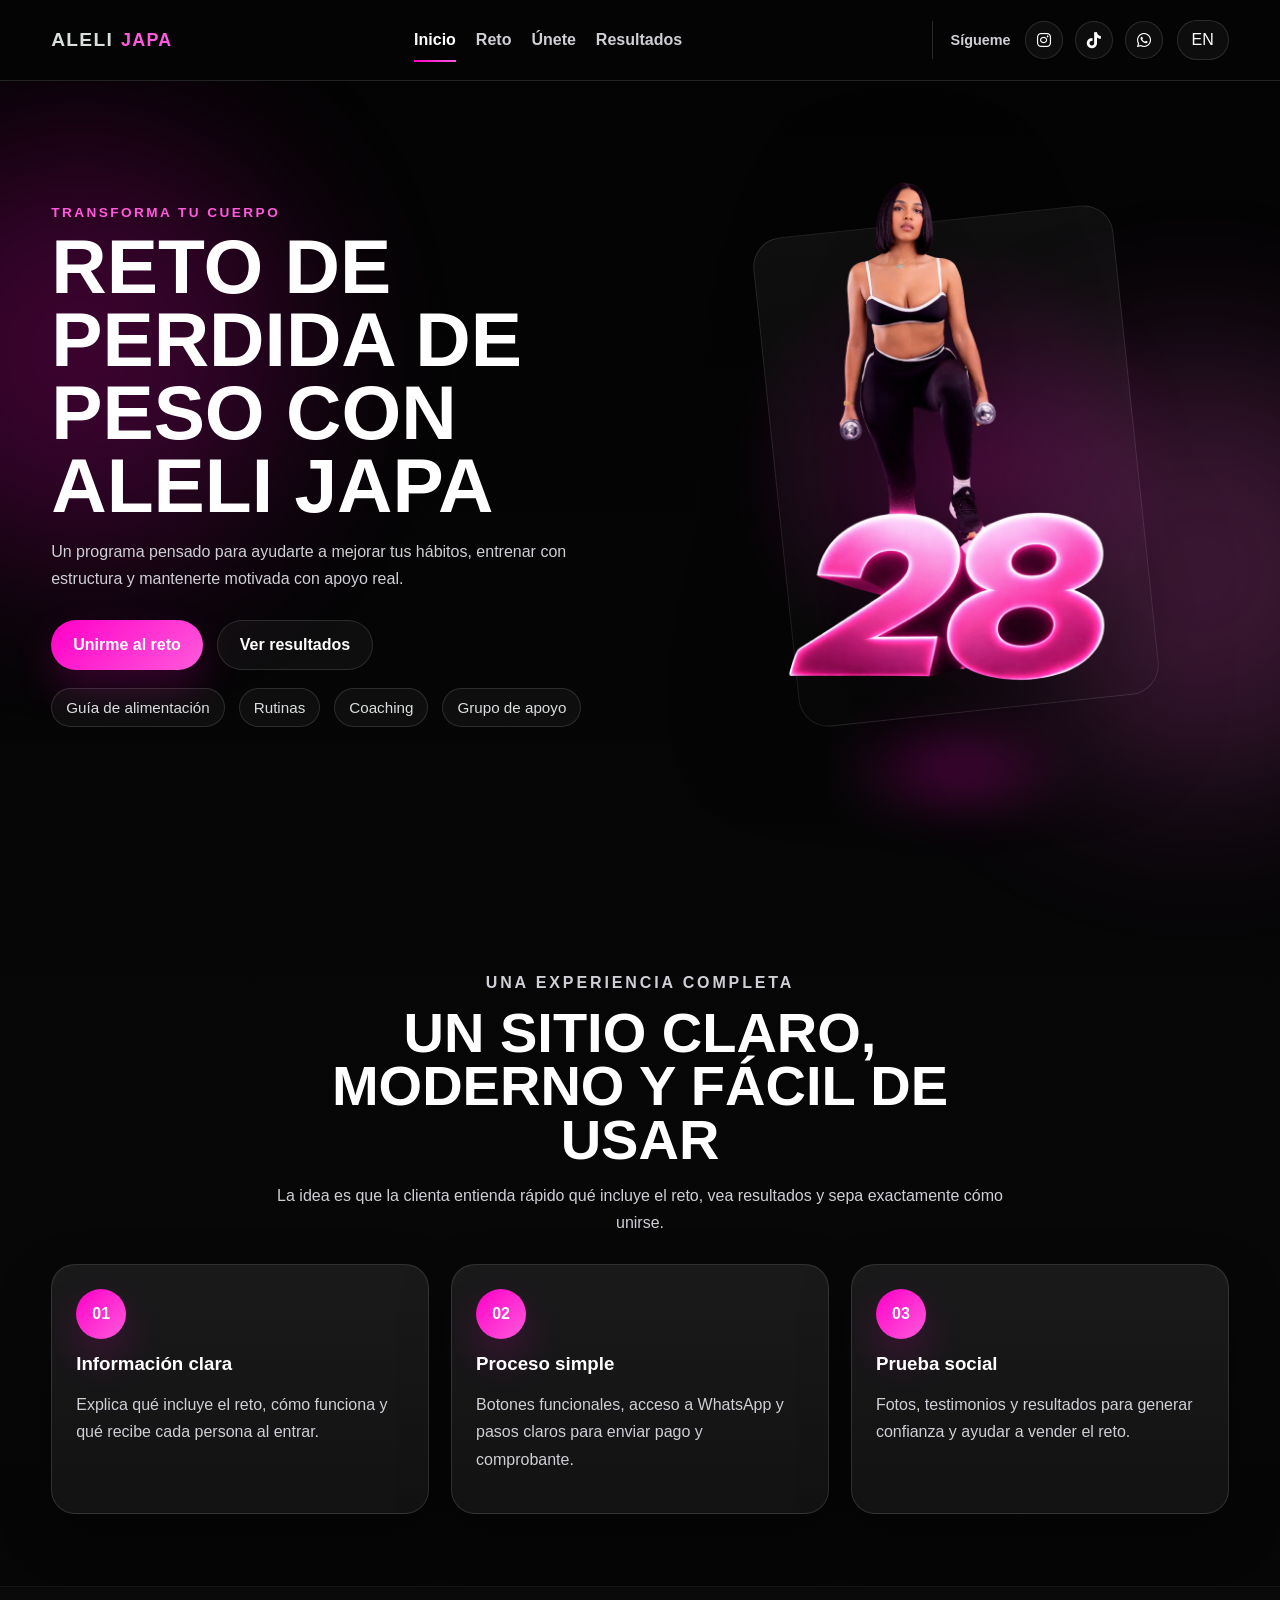
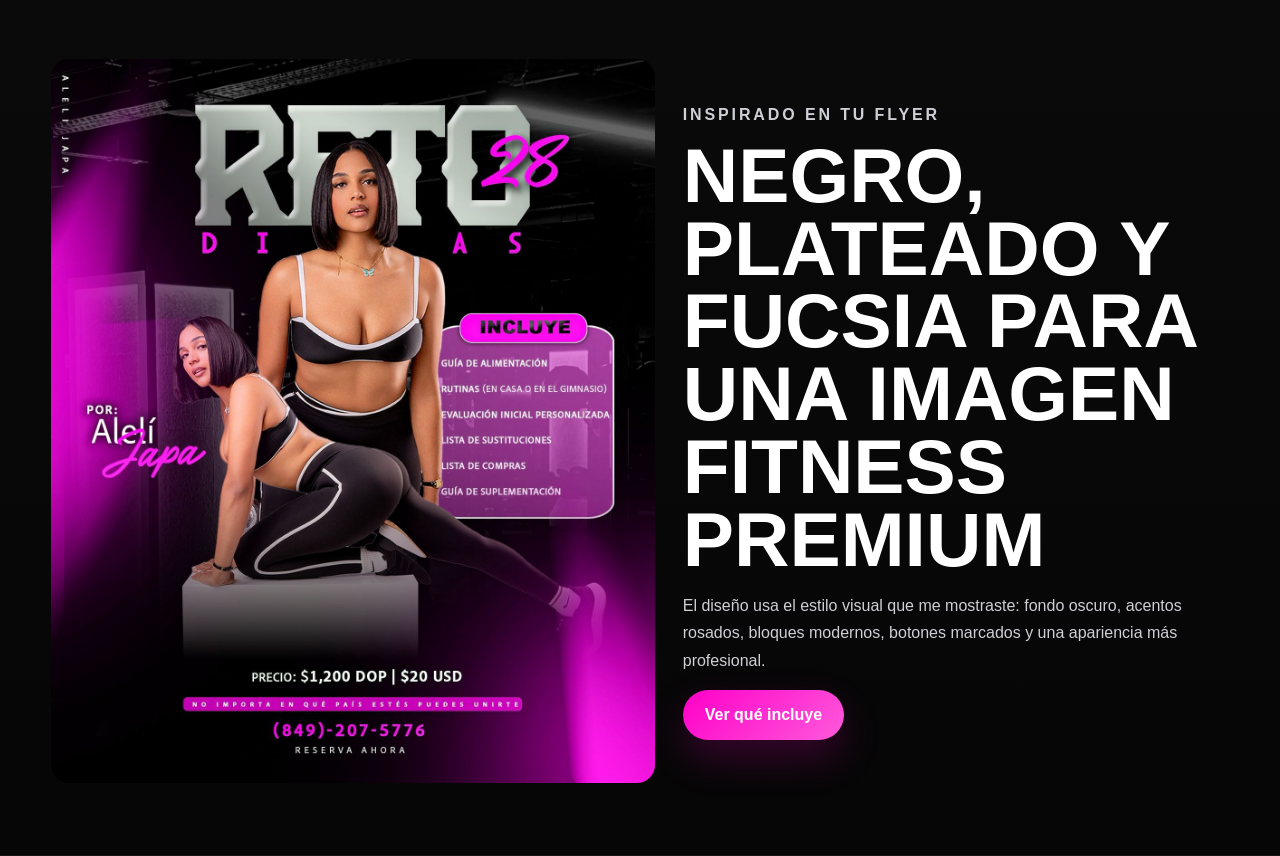
==== commit 1c0e0b52: "Update index.html" ====
--- a/index.html
+++ b/index.html
@@ -4,7 +4,7 @@
   <meta charset="UTF-8" />
   <meta name="viewport" content="width=device-width, initial-scale=1.0" />
   <title>Aleli Japa | Inicio</title>
-  <meta name="description" content="Reto de 28 días con Aleli Japa. Alimentación, entrenamiento, coaching y resultados reales." />
+  <meta name="description" content="Reto de perdida de peso con Aleli Japa. Alimentación, entrenamiento, coaching y resultados reales." />
   <link rel="stylesheet" href="styles.css" />
   <link rel="stylesheet" href="https://cdnjs.cloudflare.com/ajax/libs/font-awesome/6.5.0/css/all.min.css" />
 </head>
@@ -55,7 +55,7 @@
       <div class="container hero-grid">
         <div class="hero-copy reveal visible">
           <p class="eyebrow" data-es="Transforma tu cuerpo" data-en="Transform your body">Transforma tu cuerpo</p>
-          <h1 data-es="Reto de 28 días con Aleli Japa" data-en="28-day challenge with Aleli Japa">Reto de 28 días con Aleli Japa</h1>
+          <h1 data-es="Reto de perdida de peso con Aleli Japa" data-en="Lose Lose weight challenge with Aleli Japa">Reto de perdida de peso con Aleli Japa</h1>
           <p class="lead" data-es="Un programa pensado para ayudarte a mejorar tus hábitos, entrenar con estructura y mantenerte motivada con apoyo real." data-en="A program designed to help you improve your habits, train with structure, and stay motivated with real support.">
             Un programa pensado para ayudarte a mejorar tus hábitos, entrenar con estructura y mantenerte motivada con apoyo real.
           </p>
--- a/styles.css
+++ b/styles.css
@@ -227,7 +227,7 @@
 }
 
 .lang-btn {
-  min-width: 50px;
+  min-width: 0px;
   white-space: nowrap;
   flex-shrink: 0;
 }
@@ -239,7 +239,7 @@
 }
 
 .page-top {
-  padding-top: 92px;
+  padding-top: 10px;
 }
 
 .hero-grid,
@@ -376,7 +376,8 @@
 /* HERO */
 .hero-section {
   overflow: hidden;
-  min-height: calc(100vh - 80px);
+  min-height: auto;
+  padding-top: 10px;
   display: flex;
   align-items: center;
   padding-bottom: 56px;
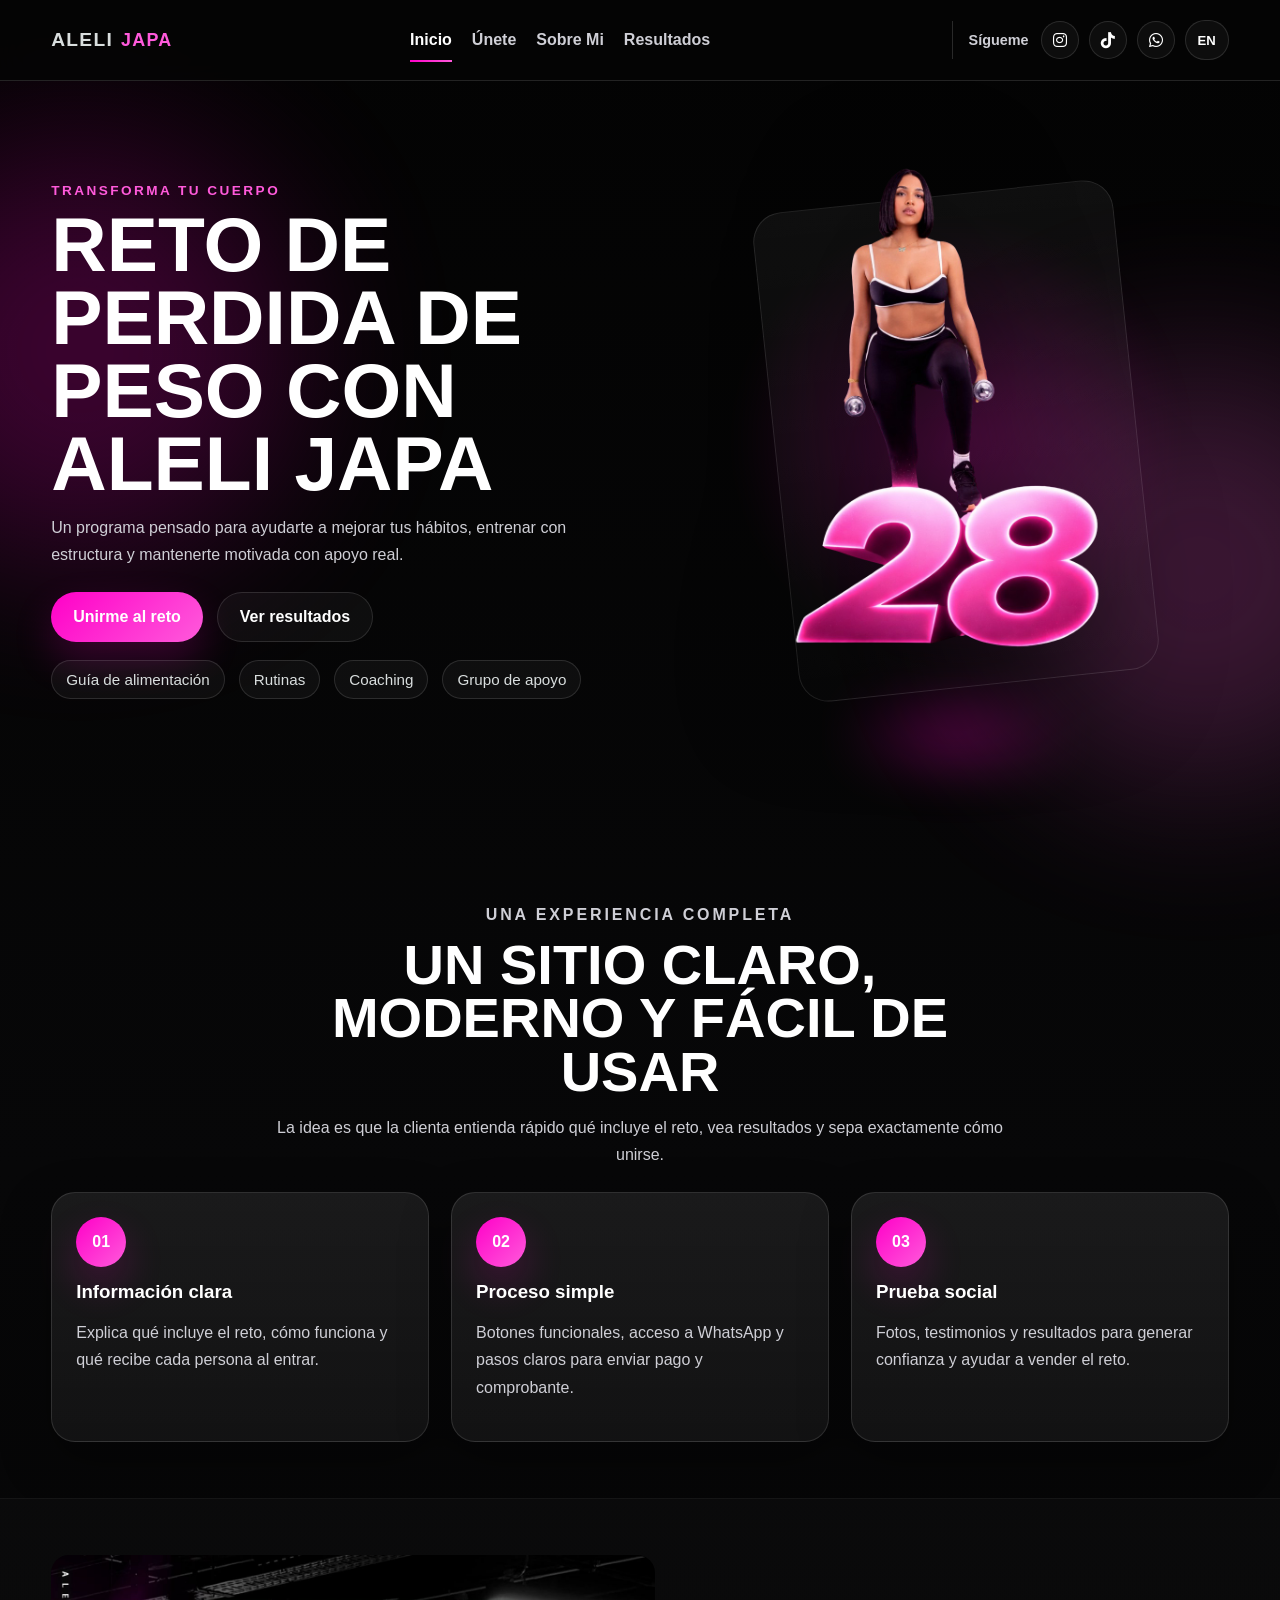
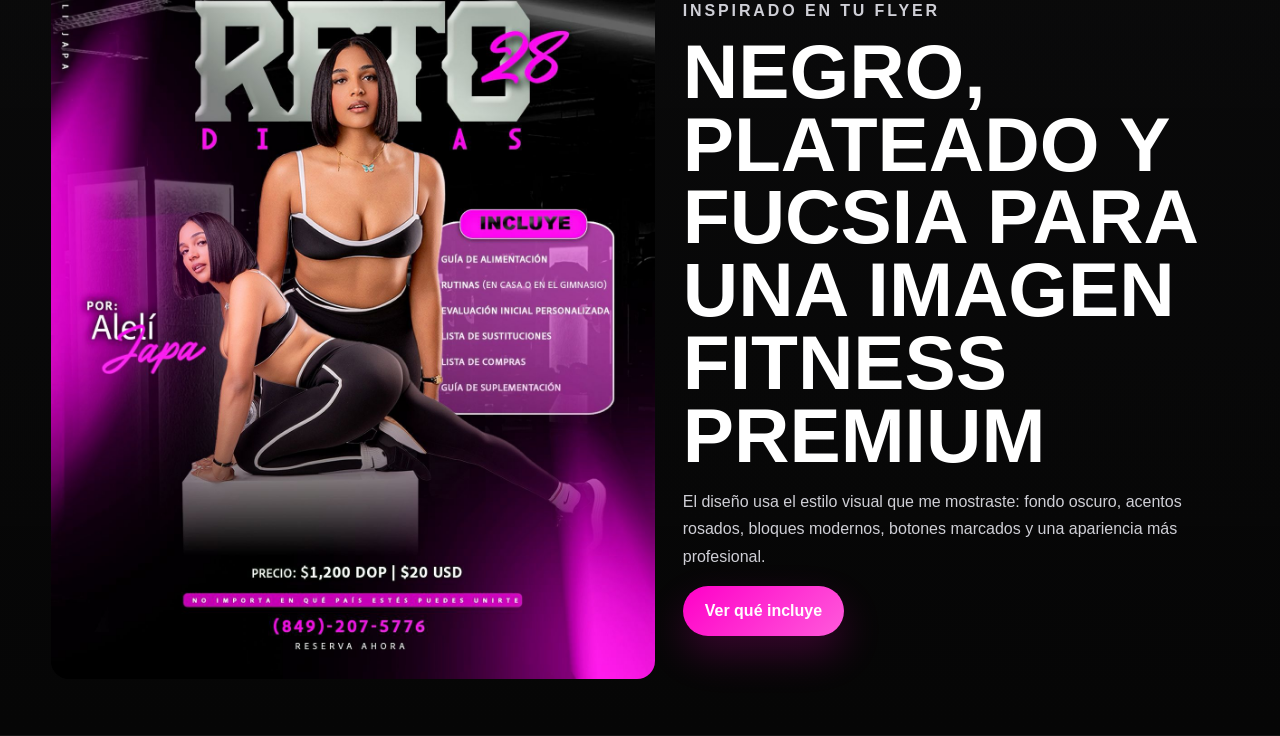
==== commit 699e9555: "Update index.html" ====
--- a/index.html
+++ b/index.html
@@ -23,8 +23,8 @@
 
       <nav class="nav" id="mainNav">
         <a href="index.html" class="active" data-es="Inicio" data-en="Home">Inicio</a>
-        <a href="reto.html" data-es="Reto" data-en="Challenge">Reto</a>
         <a href="unete.html" data-es="Únete" data-en="Join">Únete</a>
+        <a href="sobre.html" data-es="Sobre Mi?" data-en="About me">Sobre Mi</a>
         <a href="resultados.html" data-es="Resultados" data-en="Results">Resultados</a>
       </nav>
 
--- a/styles.css
+++ b/styles.css
@@ -13,6 +13,7 @@
   --shadow-pink: 0 18px 40px rgba(255, 0, 200, 0.2);
   --radius: 24px;
   --max: 1180px;
+  --header-h: 80px;
 }
 
 * {
@@ -103,8 +104,8 @@
   display: flex;
   align-items: center;
   justify-content: space-between;
-  gap: 20px;
-  min-height: 80px;
+  gap: 18px;
+  min-height: var(--header-h);
 }
 
 .logo {
@@ -159,17 +160,17 @@
 .header-right {
   display: flex;
   align-items: center;
-  gap: 14px;
-  flex-shrink: 1;
+  gap: 10px;
+  flex-shrink: 0;
   min-width: 0;
 }
 
 .social-nav {
   display: flex;
   align-items: center;
-  gap: 12px;
-  padding-left: 18px;
-  margin-left: 8px;
+  gap: 10px;
+  padding-left: 16px;
+  margin-left: 4px;
   border-left: 1px solid rgba(255, 255, 255, 0.15);
   flex-wrap: nowrap;
   min-width: 0;
@@ -211,9 +212,15 @@
   background: rgba(255, 255, 255, 0.04);
   color: var(--text);
   border-radius: 999px;
-  padding: 10px 14px;
   cursor: pointer;
   transition: 0.25s ease;
+  height: 40px;
+  min-width: 40px;
+  padding: 0 12px;
+  display: inline-flex;
+  align-items: center;
+  justify-content: center;
+  flex-shrink: 0;
 }
 
 .menu-btn:hover,
@@ -223,23 +230,24 @@
 
 .menu-btn {
   display: none;
-  font-size: 1.2rem;
+  font-size: 1.15rem;
 }
 
 .lang-btn {
-  min-width: 0px;
+  min-width: 44px;
   white-space: nowrap;
-  flex-shrink: 0;
+  font-size: 0.82rem;
+  font-weight: 700;
 }
 
 .section {
-  padding: 72px 0;
+  padding: 56px 0;
   position: relative;
   z-index: 2;
 }
 
 .page-top {
-  padding-top: 10px;
+  padding-top: 26px;
 }
 
 .hero-grid,
@@ -267,16 +275,6 @@
   max-width: 620px;
 }
 
-.hero-copy,
-.section-heading,
-.feature-copy,
-.feature-image,
-.join-layout > *,
-.payment-grid > * {
-  position: relative;
-  z-index: 2;
-}
-
 .hero-copy h1,
 .section-heading h1,
 .section-heading h2,
@@ -284,7 +282,7 @@
 .pricing-card h1 {
   font-size: clamp(2.3rem, 6vw, 4.8rem);
   line-height: 0.95;
-  margin: 0 0 16px;
+  margin: 0 0 14px;
   text-transform: uppercase;
   color: var(--text);
 }
@@ -330,7 +328,7 @@
 }
 
 .hero-cta {
-  margin: 28px 0 18px;
+  margin: 24px 0 18px;
 }
 
 .pill-row {
@@ -377,15 +375,15 @@
 .hero-section {
   overflow: hidden;
   min-height: auto;
-  padding-top: 10px;
+  padding-top: 0;
   display: flex;
   align-items: center;
-  padding-bottom: 56px;
+  padding-bottom: 44px;
 }
 
 .hero-visual {
   position: relative;
-  min-height: 560px;
+  min-height: 520px;
   display: flex;
   align-items: center;
   justify-content: center;
@@ -430,7 +428,7 @@
   position: absolute;
   width: 300px;
   height: 70px;
-  bottom: 38px;
+  bottom: 32px;
   left: 50%;
   transform: translateX(-50%);
   border-radius: 50%;
@@ -449,7 +447,7 @@
   position: relative;
   z-index: 3;
   width: 100%;
-  max-width: 500px;
+  max-width: 480px;
   height: auto;
   object-fit: contain;
   filter: drop-shadow(0 30px 60px rgba(0, 0, 0, 0.5));
@@ -518,7 +516,7 @@
 }
 
 .section-heading {
-  margin-bottom: 28px;
+  margin-bottom: 24px;
   max-width: 760px;
 }
 
@@ -725,11 +723,15 @@
 }
 
 @media (max-width: 980px) {
+  :root {
+    --header-h: 74px;
+  }
+
   .nav {
     position: absolute;
     left: 4%;
     right: 4%;
-    top: 78px;
+    top: 72px;
     display: none;
     flex-direction: column;
     align-items: flex-start;
@@ -739,6 +741,7 @@
     background: rgba(10, 10, 12, 0.96);
     box-shadow: var(--shadow);
     z-index: 999;
+    gap: 14px;
   }
 
   .nav.open {
@@ -747,9 +750,6 @@
 
   .menu-btn {
     display: inline-flex;
-    align-items: center;
-    justify-content: center;
-    flex-shrink: 0;
   }
 
   .split-feature,
@@ -761,56 +761,48 @@
   }
 
   .hero-section {
-    min-height: auto;
-    padding-bottom: 42px;
+    padding-bottom: 36px;
   }
 
   .hero-grid {
-    grid-template-columns: 1.12fr 0.88fr;
+    grid-template-columns: 1.05fr 0.95fr;
     gap: 18px;
     align-items: center;
   }
 
   .hero-visual {
-    min-height: 420px;
-    margin-top: 0;
-    justify-content: flex-end;
+    min-height: 390px;
+    justify-content: center;
   }
 
   .hero-person {
-    max-width: 360px;
-    margin-left: auto;
-    margin-right: 0;
+    max-width: 340px;
   }
 
   .hero-glow {
     width: 220px;
-    height: 56px;
-    bottom: 28px;
+    height: 54px;
+    bottom: 24px;
   }
 
   .hero-visual::before {
-    width: 300px;
-    height: 300px;
+    width: 290px;
+    height: 290px;
   }
 
   .hero-visual::after {
-    width: 260px;
-    height: 360px;
-  }
-
-  .hero-visual-content {
-    right: 10px;
-    bottom: 10px;
+    width: 250px;
+    height: 345px;
   }
 
   .nav-wrap {
-    min-height: 74px;
     gap: 10px;
+    min-height: var(--header-h);
   }
 
   .header-right {
-    gap: 8px;
+    gap: 6px;
+    margin-left: auto;
   }
 
   .social-nav {
@@ -827,13 +819,19 @@
   .social-nav a {
     width: 34px;
     height: 34px;
-    font-size: 0.92rem;
-  }
-
+    font-size: 0.9rem;
+  }
+
+  .menu-btn,
   .lang-btn {
-    min-width: 42px;
-    padding: 8px 10px;
-    font-size: 0.8rem;
+    height: 36px;
+    min-width: 36px;
+    padding: 0 10px;
+  }
+
+  .lang-btn {
+    min-width: 40px;
+    font-size: 0.76rem;
   }
 
   .reverse-mobile .feature-copy {
@@ -847,21 +845,60 @@
 
 @media (max-width: 640px) {
   .section {
-    padding: 56px 0;
+    padding: 48px 0;
   }
 
   .page-top {
-    padding-top: 84px;
+    padding-top: 18px;
   }
 
   .hero-section {
-    padding-bottom: 34px;
+    padding-bottom: 28px;
   }
 
   .hero-grid {
-    grid-template-columns: 1.16fr 0.84fr;
-    gap: 10px;
-    align-items: center;
+    display: block;
+  }
+
+  .hero-copy {
+    max-width: 100%;
+  }
+
+  .hero-visual {
+    float: right;
+    width: min(46vw, 215px);
+    min-height: auto;
+    margin: 6px 0 10px 14px;
+    display: block;
+  }
+
+  .hero-visual::before {
+    width: 180px;
+    height: 180px;
+    inset: 50% auto auto 50%;
+    transform: translate(-50%, -50%);
+    filter: blur(14px);
+  }
+
+  .hero-visual::after {
+    width: 150px;
+    height: 210px;
+    inset: 50% auto auto 50%;
+    transform: translate(-50%, -50%) rotate(-6deg);
+    border-radius: 22px;
+  }
+
+  .hero-glow {
+    width: 110px;
+    height: 34px;
+    bottom: 10px;
+    left: 50%;
+    transform: translateX(-50%);
+  }
+
+  .hero-person {
+    max-width: 100%;
+    width: 100%;
   }
 
   .hero-copy h1,
@@ -873,7 +910,7 @@
   }
 
   .hero-copy h1 {
-    font-size: clamp(1.9rem, 7vw, 2.9rem);
+    font-size: clamp(1.85rem, 7vw, 2.6rem);
     margin-bottom: 12px;
   }
 
@@ -882,38 +919,6 @@
     line-height: 1.6;
   }
 
-  .hero-visual {
-    min-height: 290px;
-    align-items: center;
-    justify-content: flex-end;
-  }
-
-  .hero-person {
-    max-width: 235px;
-  }
-
-  .hero-visual::before {
-    width: 210px;
-    height: 210px;
-    filter: blur(14px);
-  }
-
-  .hero-visual::after {
-    width: 185px;
-    height: 250px;
-    border-radius: 22px;
-  }
-
-  .hero-glow {
-    width: 150px;
-    height: 42px;
-    bottom: 20px;
-  }
-
-  .hero-visual-content h2 {
-    font-size: 3.4rem;
-  }
-
   .btn {
     width: 100%;
   }
@@ -921,6 +926,11 @@
   .hero-cta,
   .join-buttons {
     flex-direction: column;
+    clear: both;
+  }
+
+  .pill-row {
+    clear: both;
   }
 
   .step-card {
@@ -933,10 +943,21 @@
     font-size: 0.82rem;
   }
 
+  .menu-btn,
   .lang-btn {
-    min-width: 38px;
-    padding: 6px 8px;
-    font-size: 0.74rem;
+    height: 32px;
+    min-width: 32px;
+  }
+
+  .menu-btn {
+    font-size: 0.95rem;
+    padding: 0 9px;
+  }
+
+  .lang-btn {
+    min-width: 36px;
+    padding: 0 7px;
+    font-size: 0.7rem;
   }
 }
 
@@ -946,20 +967,23 @@
   }
 
   .nav-wrap {
-    gap: 8px;
+    gap: 6px;
+  }
+
+  .logo {
+    gap: 4px;
   }
 
   .logo-main {
-    font-size: 1rem;
+    font-size: 0.95rem;
   }
 
   .logo-accent {
-    font-size: 0.95rem;
-  }
-
-  .hero-grid {
-    grid-template-columns: 1.22fr 0.78fr;
-    gap: 8px;
+    font-size: 0.9rem;
+  }
+
+  .page-top {
+    padding-top: 14px;
   }
 
   .eyebrow {
@@ -969,7 +993,7 @@
   }
 
   .hero-copy h1 {
-    font-size: clamp(1.55rem, 7vw, 2.1rem);
+    font-size: clamp(1.5rem, 7vw, 2rem);
     line-height: 1.04;
   }
 
@@ -977,28 +1001,25 @@
     font-size: 0.84rem;
   }
 
-  .hero-person {
-    max-width: 190px;
-  }
-
   .hero-visual {
-    min-height: 240px;
+    width: min(44vw, 170px);
+    margin: 4px 0 8px 10px;
   }
 
   .hero-visual::before {
-    width: 165px;
-    height: 165px;
+    width: 145px;
+    height: 145px;
   }
 
   .hero-visual::after {
-    width: 145px;
-    height: 205px;
+    width: 125px;
+    height: 180px;
   }
 
   .hero-glow {
-    width: 110px;
-    height: 34px;
-    bottom: 16px;
+    width: 92px;
+    height: 28px;
+    bottom: 8px;
   }
 
   .social-nav {
@@ -1011,9 +1032,14 @@
     font-size: 0.76rem;
   }
 
+  .menu-btn,
   .lang-btn {
-    min-width: 36px;
-    padding: 6px 7px;
-    font-size: 0.7rem;
-  }
-}
+    height: 30px;
+    min-width: 30px;
+  }
+
+  .lang-btn {
+    min-width: 34px;
+    font-size: 0.68rem;
+  }
+}
